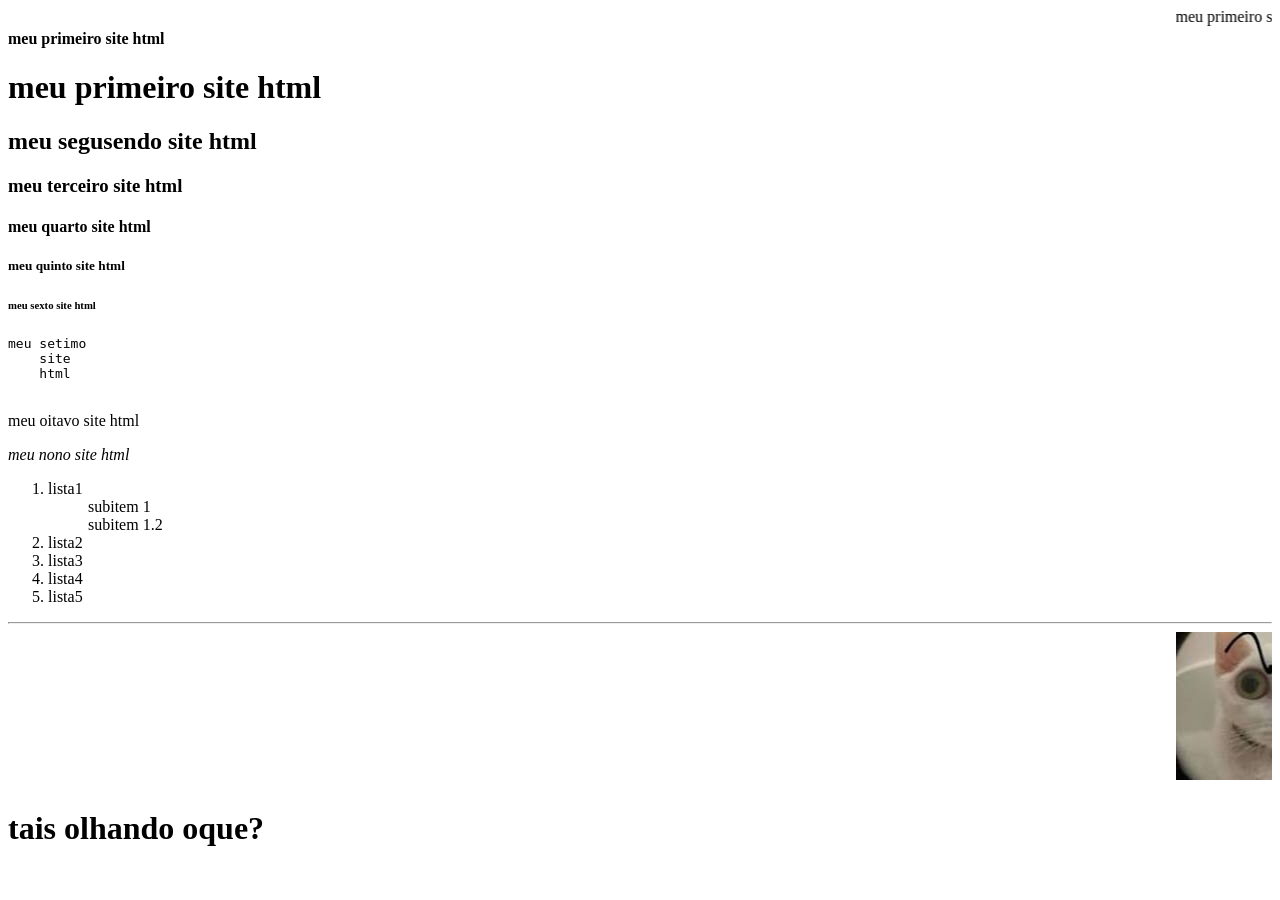
==== index.html @ 9bdf9d22 "arquivos novos" ====
<!DOCTYPE html>
<html lang="pt-br">

<head>
    <meta charset="UTF-8">
    <meta name="viewport" content="width=device-width, initial-scale=1.0">
    <title>Document</title>
</head>

<body>
    <marquee> meu primeiro site html</marquee>
    <strong>meu primeiro site html</strong>
    <h1>meu primeiro site html</h1>
    <h2>meu segusendo site html</h2>
    <h3>meu terceiro site html</h3>
    <h4>meu quarto site html</h4>
    <h5>meu quinto site html</h5>
    <h6>meu sexto site html</h6>
    <pre>meu setimo 
    site 
    html
    </pre>
    <p>meu oitavo site html</p>
    <i>meu nono site html</i>
    <!-- meu decimo site html-->
    <ol>
        <li>lista1</li>
        <ol>subitem 1</ol>
        <ol>subitem 1.2</ol>
        <li>lista2</li>
        <li>lista3</li>
        <li>lista4</li>
        <li>lista5</li>
    </ol>
    <hr>
    <marquee><img src="assets/download.jpg"></marquee>

    <p>
        <h1>tais olhando oque?</h1>
    </p>


</html>
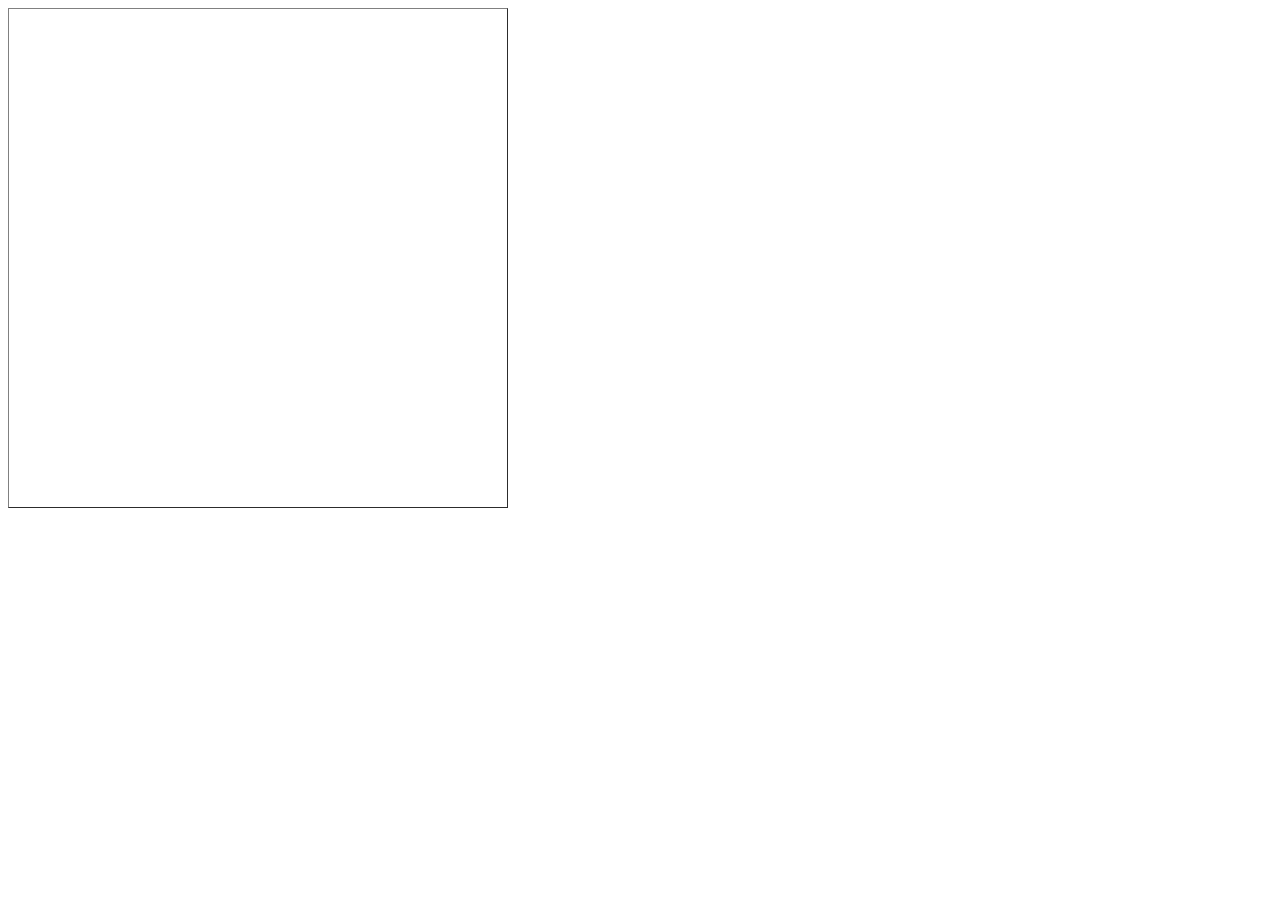
==== commit cd2f84cd: "quadrado" ====
--- a/index.html
+++ b/index.html
@@ -8,36 +8,9 @@
 </head>
 
 <body>
-    <marquee> meu primeiro site html</marquee>
-    <strong>meu primeiro site html</strong>
-    <h1>meu primeiro site html</h1>
-    <h2>meu segusendo site html</h2>
-    <h3>meu terceiro site html</h3>
-    <h4>meu quarto site html</h4>
-    <h5>meu quinto site html</h5>
-    <h6>meu sexto site html</h6>
-    <pre>meu setimo 
-    site 
-    html
-    </pre>
-    <p>meu oitavo site html</p>
-    <i>meu nono site html</i>
-    <!-- meu decimo site html-->
-    <ol>
-        <li>lista1</li>
-        <ol>subitem 1</ol>
-        <ol>subitem 1.2</ol>
-        <li>lista2</li>
-        <li>lista3</li>
-        <li>lista4</li>
-        <li>lista5</li>
-    </ol>
-    <hr>
-    <marquee><img src="assets/download.jpg"></marquee>
 
-    <p>
-        <h1>tais olhando oque?</h1>
-    </p>
-
+    <table border="1" width="500" height="500">
+    </table>
+</body>
 
 </html>
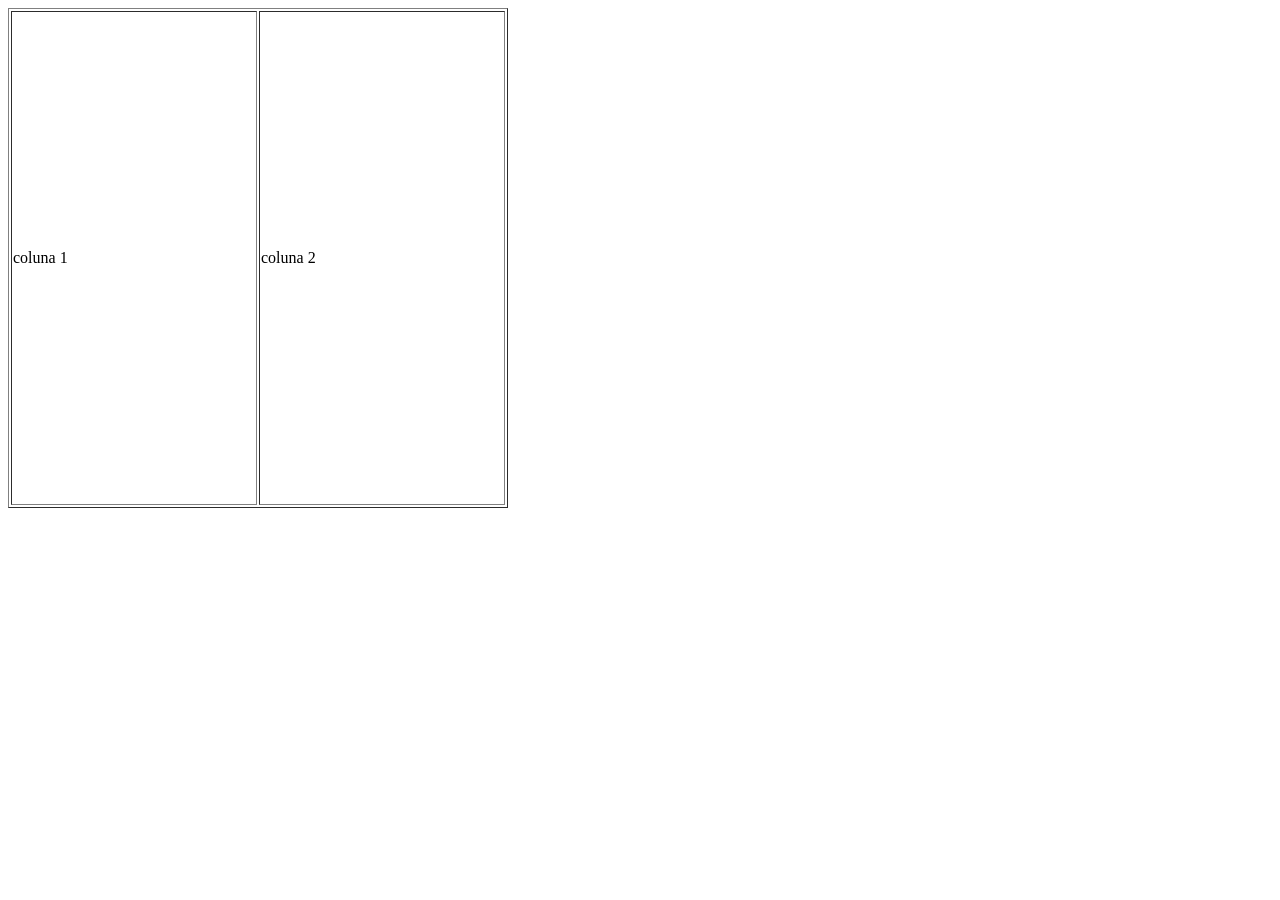
==== commit 0efc0465: "colunas" ====
--- a/index.html
+++ b/index.html
@@ -10,7 +10,13 @@
 <body>
 
     <table border="1" width="500" height="500">
+        <tr>
+            <td>coluna 1</td>
+            <td>coluna 2</td>
+        </tr>
     </table>
+
+
 </body>
 
 </html>
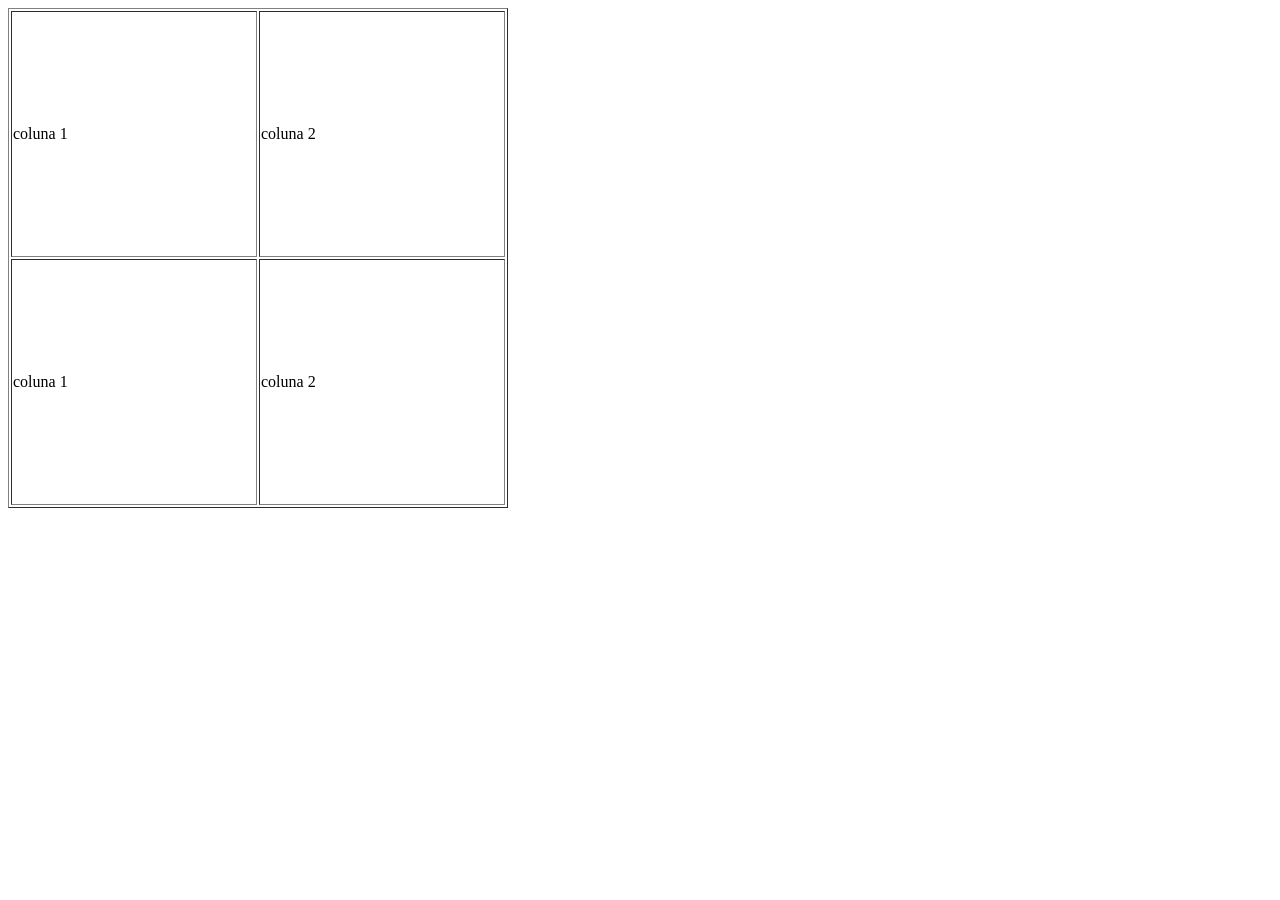
==== commit b37895c3: "colunas" ====
--- a/index.html
+++ b/index.html
@@ -14,6 +14,10 @@
             <td>coluna 1</td>
             <td>coluna 2</td>
         </tr>
+        <tr>
+            <td>coluna 1</td>
+            <td>coluna 2</td>
+        </tr>
     </table>
 
 
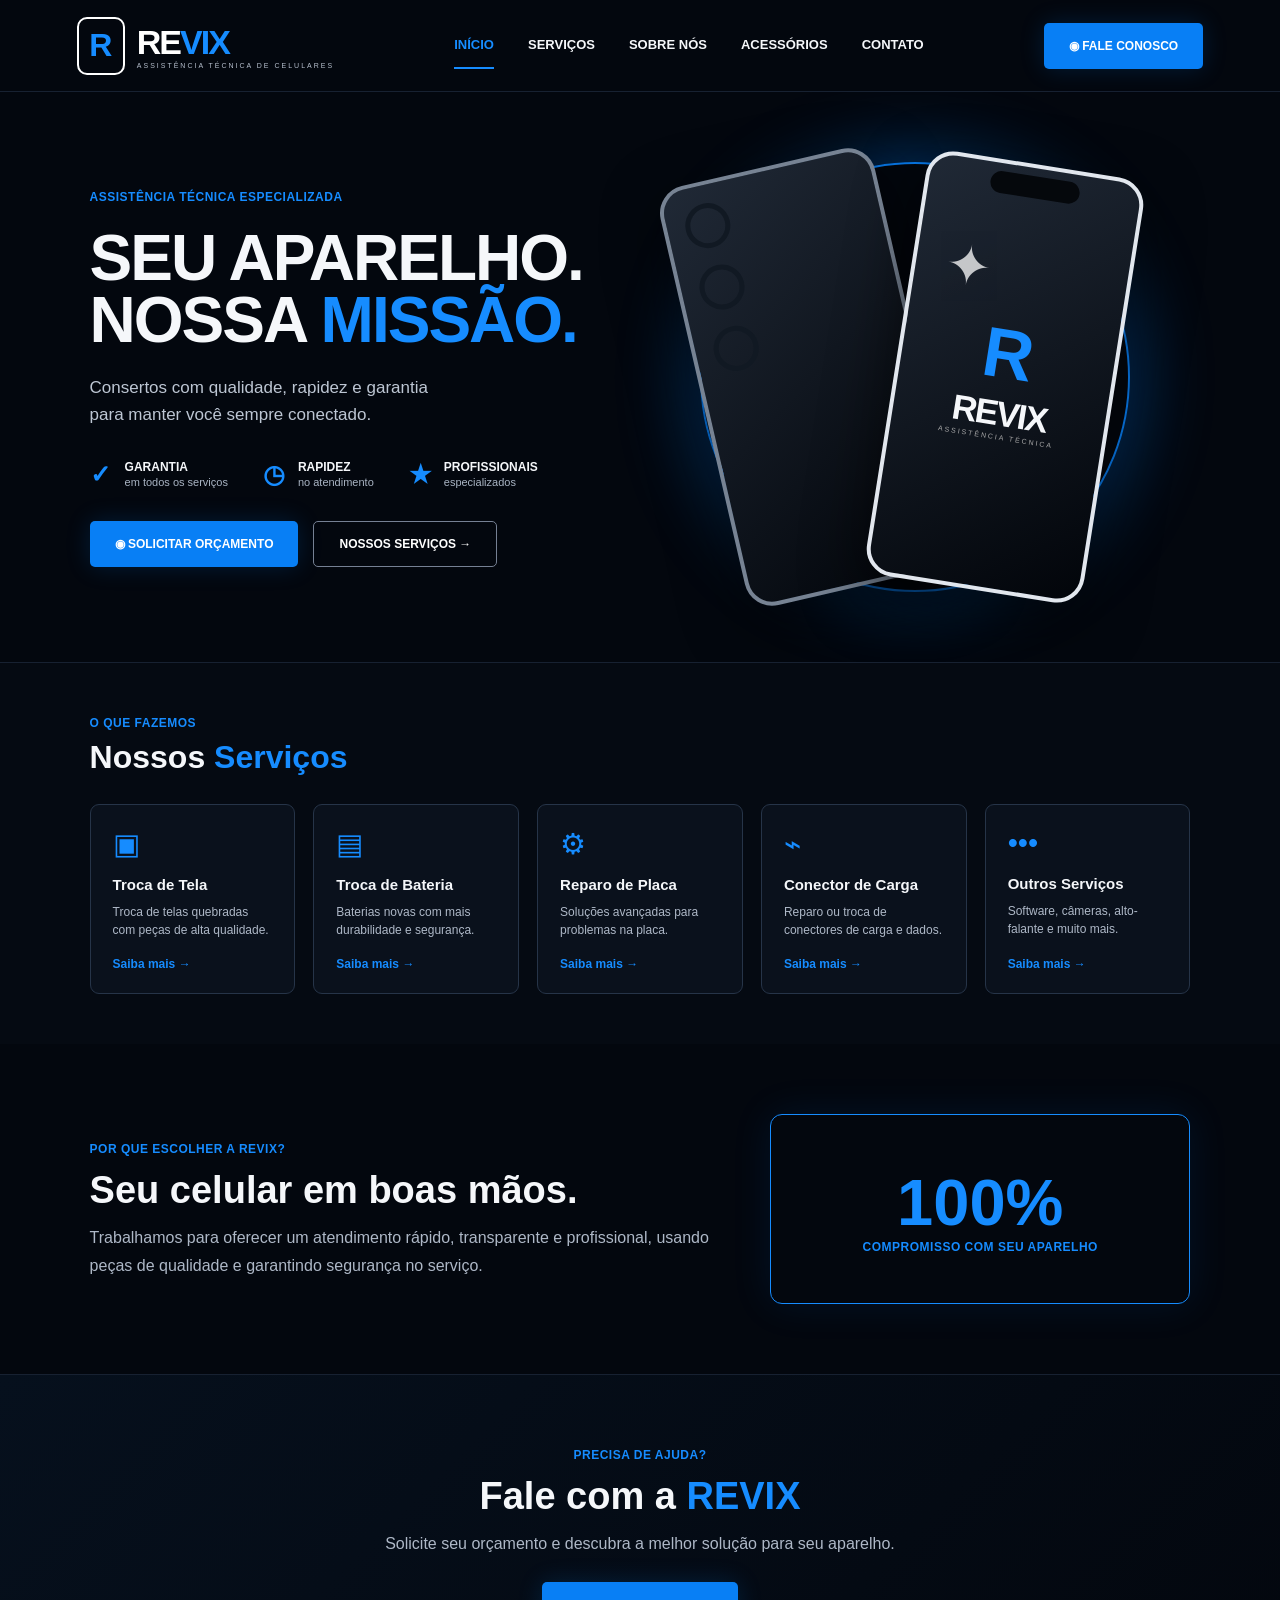
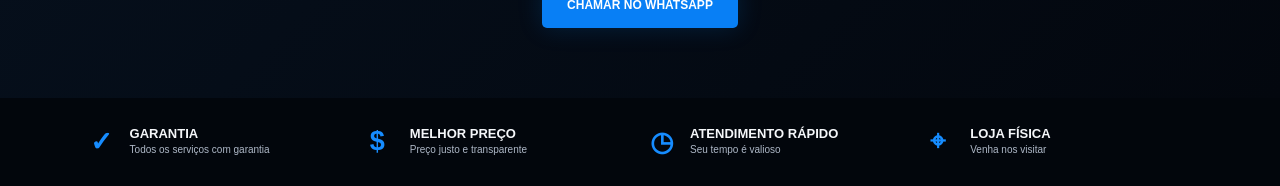
==== commit 67924cf2: "mdcell" ====
--- a/index.html
+++ b/index.html
@@ -1,26 +1,162 @@
 <!DOCTYPE html>
-<html lang="pt-br">
+<html lang="pt-BR">
 
 <head>
     <meta charset="UTF-8">
     <meta name="viewport" content="width=device-width, initial-scale=1.0">
-    <title>Document</title>
+    <title>REVIX | Assistência Técnica</title>
+    <link rel="stylesheet" href="style.css">
 </head>
 
 <body>
 
-    <table border="1" width="500" height="500">
-        <tr>
-            <td>coluna 1</td>
-            <td>coluna 2</td>
-        </tr>
-        <tr>
-            <td>coluna 1</td>
-            <td>coluna 2</td>
-        </tr>
-    </table>
+    <header class="header">
+        <div class="logo">
+            <div class="logo-icon">R</div>
+            <div>
+                <strong><span>RE</span>VIX</strong>
+                <small>ASSISTÊNCIA TÉCNICA DE CELULARES</small>
+            </div>
+        </div>
 
+        <nav>
+            <a class="active" href="#inicio">INÍCIO</a>
+            <a href="#servicos">SERVIÇOS</a>
+            <a href="#sobre">SOBRE NÓS</a>
+            <a href="#acessorios">ACESSÓRIOS</a>
+            <a href="#contato">CONTATO</a>
+        </nav>
 
+        <a class="btn btn-blue" href="https://wa.me/5581999999999" target="_blank">
+    ◉ FALE CONOSCO
+  </a>
+    </header>
+
+    <main>
+        <section class="hero" id="inicio">
+            <div class="hero-text">
+                <span class="tag">ASSISTÊNCIA TÉCNICA ESPECIALIZADA</span>
+
+                <h1>SEU APARELHO.<br> NOSSA <span>MISSÃO.</span>
+                </h1>
+
+                <p>Consertos com qualidade, rapidez e garantia<br> para manter você sempre conectado.</p>
+
+                <div class="benefits">
+                    <div>
+                        <b>✓</b>
+                        <strong>GARANTIA</strong>
+                        <small>em todos os serviços</small>
+                    </div>
+                    <div>
+                        <b>◷</b>
+                        <strong>RAPIDEZ</strong>
+                        <small>no atendimento</small>
+                    </div>
+                    <div>
+                        <b>★</b>
+                        <strong>PROFISSIONAIS</strong>
+                        <small>especializados</small>
+                    </div>
+                </div>
+
+                <div class="buttons">
+                    <a class="btn btn-blue" href="https://wa.me/5581999999999" target="_blank">
+          ◉ SOLICITAR ORÇAMENTO
+        </a>
+                    <a class="btn btn-outline" href="#servicos">NOSSOS SERVIÇOS →</a>
+                </div>
+            </div>
+
+            <div class="phone-area">
+                <div class="glow"></div>
+                <div class="phone phone-back">
+                    <div class="camera"></div>
+                    <div class="camera"></div>
+                    <div class="camera"></div>
+                </div>
+                <div class="phone phone-front">
+                    <div class="notch"></div>
+                    <div class="crack">✦</div>
+                    <div class="phone-logo">R</div>
+                    <div class="phone-name">REVIX</div>
+                    <small>ASSISTÊNCIA TÉCNICA</small>
+                </div>
+            </div>
+        </section>
+
+        <section class="services" id="servicos">
+            <div class="section-title">
+                <span>O QUE FAZEMOS</span>
+                <h2>Nossos <b>Serviços</b></h2>
+            </div>
+
+            <div class="cards">
+                <article class="card">
+                    <i>▣</i>
+                    <h3>Troca de Tela</h3>
+                    <p>Troca de telas quebradas com peças de alta qualidade.</p>
+                    <a href="#contato">Saiba mais →</a>
+                </article>
+
+                <article class="card">
+                    <i>▤</i>
+                    <h3>Troca de Bateria</h3>
+                    <p>Baterias novas com mais durabilidade e segurança.</p>
+                    <a href="#contato">Saiba mais →</a>
+                </article>
+
+                <article class="card">
+                    <i>⚙</i>
+                    <h3>Reparo de Placa</h3>
+                    <p>Soluções avançadas para problemas na placa.</p>
+                    <a href="#contato">Saiba mais →</a>
+                </article>
+
+                <article class="card">
+                    <i>⌁</i>
+                    <h3>Conector de Carga</h3>
+                    <p>Reparo ou troca de conectores de carga e dados.</p>
+                    <a href="#contato">Saiba mais →</a>
+                </article>
+
+                <article class="card">
+                    <i>•••</i>
+                    <h3>Outros Serviços</h3>
+                    <p>Software, câmeras, alto-falante e muito mais.</p>
+                    <a href="#contato">Saiba mais →</a>
+                </article>
+            </div>
+        </section>
+
+        <section class="about" id="sobre">
+            <div>
+                <span>POR QUE ESCOLHER A REVIX?</span>
+                <h2>Seu celular em boas mãos.</h2>
+                <p>Trabalhamos para oferecer um atendimento rápido, transparente e profissional, usando peças de qualidade e garantindo segurança no serviço.</p>
+            </div>
+            <div class="about-box">
+                <b>100%</b>
+                <span>COMPROMISSO COM SEU APARELHO</span>
+            </div>
+        </section>
+
+        <section class="contact" id="contato">
+            <span>PRECISA DE AJUDA?</span>
+            <h2>Fale com a <b>REVIX</b></h2>
+            <p>Solicite seu orçamento e descubra a melhor solução para seu aparelho.</p>
+            <a class="btn btn-blue" href="https://wa.me/5581999999999" target="_blank">CHAMAR NO WHATSAPP</a>
+        </section>
+    </main>
+
+    <footer>
+        <div class="footer-item"><b>✓</b><strong>GARANTIA</strong><small>Todos os serviços com garantia</small></div>
+        <div class="footer-item"><b>$</b><strong>MELHOR PREÇO</strong><small>Preço justo e transparente</small></div>
+        <div class="footer-item"><b>◷</b><strong>ATENDIMENTO RÁPIDO</strong><small>Seu tempo é valioso</small></div>
+        <div class="footer-item"><b>⌖</b><strong>LOJA FÍSICA</strong><small>Venha nos visitar</small></div>
+    </footer>
+
+    <script src="script.js"></script>
 </body>
 
 </html>
--- a/style.css
+++ b/style.css
@@ -0,0 +1,204 @@
+* {
+  margin: 0;
+  padding: 0;
+  box-sizing: border-box;
+}
+
+html { scroll-behavior: smooth; }
+
+body {
+  font-family: Arial, Helvetica, sans-serif;
+  background: #03070e;
+  color: #f5f7fa;
+}
+
+a { text-decoration: none; color: inherit; }
+
+.header {
+  min-height: 92px;
+  padding: 15px 6%;
+  display: flex;
+  align-items: center;
+  justify-content: space-between;
+  gap: 30px;
+  border-bottom: 1px solid #172131;
+  background: #03070e;
+  position: sticky;
+  top: 0;
+  z-index: 10;
+}
+
+.logo { display: flex; align-items: center; gap: 12px; }
+.logo-icon {
+  width: 48px; height: 58px;
+  border: 2px solid #fff;
+  border-radius: 10px;
+  display: grid;
+  place-items: center;
+  color: #168cff;
+  font-size: 32px;
+  font-weight: 900;
+}
+.logo strong { display: block; font-size: 34px; letter-spacing: -2px; }
+.logo strong span { color: #fff; }
+.logo strong { color: #168cff; }
+.logo small { display: block; color: #b7c0ce; font-size: 7px; letter-spacing: 2px; }
+
+nav { display: flex; gap: 34px; }
+nav a { font-size: 13px; font-weight: bold; color: #f5f7fa; padding: 15px 0; }
+nav a:hover, nav .active { color: #168cff; border-bottom: 2px solid #168cff; }
+
+.btn {
+  display: inline-flex;
+  align-items: center;
+  justify-content: center;
+  min-height: 46px;
+  padding: 0 25px;
+  border-radius: 5px;
+  font-size: 12px;
+  font-weight: 800;
+  transition: .25s;
+}
+.btn:hover { transform: translateY(-2px); }
+.btn-blue { background: #087ff5; color: #fff; box-shadow: 0 0 25px rgba(8,127,245,.18); }
+.btn-blue:hover { background: #1590ff; }
+.btn-outline { border: 1px solid #758093; color: #fff; }
+
+.hero {
+  min-height: 570px;
+  padding: 70px 7%;
+  display: grid;
+  grid-template-columns: 1fr 1fr;
+  align-items: center;
+  overflow: hidden;
+  border-bottom: 1px solid #172131;
+}
+
+.tag, .section-title > span, .about > div > span, .contact > span {
+  color: #168cff;
+  font-size: 12px;
+  font-weight: bold;
+  letter-spacing: .5px;
+}
+
+.hero h1 {
+  margin: 22px 0;
+  font-size: clamp(44px, 5vw, 68px);
+  line-height: .98;
+  letter-spacing: -2px;
+}
+.hero h1 span, .section-title b, .about h2 b, .contact h2 b { color: #168cff; }
+.hero p { color: #bdc6d3; line-height: 1.6; font-size: 17px; }
+
+.benefits { display: flex; gap: 35px; margin: 32px 0; }
+.benefits div { display: grid; grid-template-columns: 35px 1fr; }
+.benefits b { grid-row: span 2; color: #168cff; font-size: 25px; }
+.benefits strong { font-size: 12px; }
+.benefits small { color: #aab5c4; font-size: 11px; }
+.buttons { display: flex; gap: 15px; flex-wrap: wrap; }
+
+.phone-area {
+  min-height: 430px;
+  position: relative;
+  display: grid;
+  place-items: center;
+}
+.glow {
+  position: absolute;
+  width: 430px; height: 430px;
+  border-radius: 50%;
+  border: 2px solid #087ff5;
+  box-shadow: 0 0 80px rgba(0,128,255,.45);
+}
+.phone {
+  width: 220px;
+  height: 430px;
+  border-radius: 28px;
+  position: absolute;
+  border: 4px solid #778393;
+  background: linear-gradient(145deg, #202936, #02050a);
+  box-shadow: 0 20px 60px rgba(0,0,0,.6);
+}
+.phone-back { transform: translateX(-105px) rotate(-13deg); }
+.phone-front { transform: translateX(90px) rotate(9deg); border-color: #e2e7ee; overflow: hidden; display: flex; flex-direction: column; align-items: center; justify-content: center; }
+.camera { width: 45px; height: 45px; border: 5px solid #111923; border-radius: 50%; margin: 18px 0 0 18px; }
+.notch { position: absolute; top: 8px; width: 90px; height: 22px; background: #05080c; border-radius: 15px; }
+.crack { position: absolute; top: 75px; left: 30px; color: #fff; font-size: 55px; opacity: .75; }
+.phone-logo { color: #168cff; font-size: 70px; font-weight: 900; }
+.phone-name { font-size: 35px; font-weight: 900; letter-spacing: -2px; }
+.phone-front small { color: #aaa; letter-spacing: 2px; font-size: 7px; }
+
+.services { padding: 50px 7%; background: #050a12; }
+.section-title h2 { margin-top: 8px; font-size: 32px; }
+.cards { display: grid; grid-template-columns: repeat(5, 1fr); gap: 18px; margin-top: 28px; }
+.card {
+  min-height: 190px;
+  padding: 22px;
+  background: #0a111c;
+  border: 1px solid #263448;
+  border-radius: 9px;
+  display: flex;
+  flex-direction: column;
+}
+.card i { color: #168cff; font-size: 29px; font-style: normal; margin-bottom: 15px; }
+.card h3 { font-size: 15px; margin-bottom: 10px; }
+.card p { color: #aeb8c7; font-size: 12px; line-height: 1.5; }
+.card a { color: #168cff; font-size: 12px; font-weight: bold; margin-top: auto; padding-top: 18px; }
+
+.about {
+  padding: 70px 7%;
+  display: grid;
+  grid-template-columns: 1.5fr 1fr;
+  gap: 50px;
+  align-items: center;
+}
+.about h2, .contact h2 { font-size: 38px; margin: 12px 0; }
+.about p, .contact p { max-width: 650px; color: #aeb8c7; line-height: 1.7; }
+.about-box {
+  min-height: 190px;
+  border: 1px solid #168cff;
+  border-radius: 12px;
+  display: flex;
+  flex-direction: column;
+  align-items: center;
+  justify-content: center;
+  box-shadow: 0 0 40px rgba(0,128,255,.1);
+}
+.about-box b { color: #168cff; font-size: 65px; }
+.about-box span { font-size: 12px; letter-spacing: 2px; }
+
+.contact {
+  text-align: center;
+  padding: 70px 20px;
+  background: linear-gradient(135deg, #06101d, #03070e);
+  border-top: 1px solid #172131;
+}
+.contact p { margin: 0 auto 25px; }
+
+footer {
+  display: grid;
+  grid-template-columns: repeat(4, 1fr);
+  gap: 20px;
+  padding: 28px 7%;
+  background: #02060c;
+}
+.footer-item { display: grid; grid-template-columns: 40px 1fr; }
+.footer-item b { grid-row: span 2; color: #168cff; font-size: 27px; }
+.footer-item strong { font-size: 13px; }
+.footer-item small { color: #aeb8c7; font-size: 10px; }
+
+@media (max-width: 1050px) {
+  nav { gap: 15px; }
+  .hero { grid-template-columns: 1fr; }
+  .phone-area { margin-top: 40px; }
+  .cards { grid-template-columns: repeat(2, 1fr); }
+}
+
+@media (max-width: 720px) {
+  .header { flex-wrap: wrap; justify-content: center; }
+  nav { order: 3; width: 100%; justify-content: center; flex-wrap: wrap; gap: 15px; }
+  .hero { padding: 50px 6%; }
+  .benefits { flex-direction: column; gap: 15px; }
+  .phone-area { transform: scale(.75); }
+  .cards, .about, footer { grid-template-columns: 1fr; }
+}
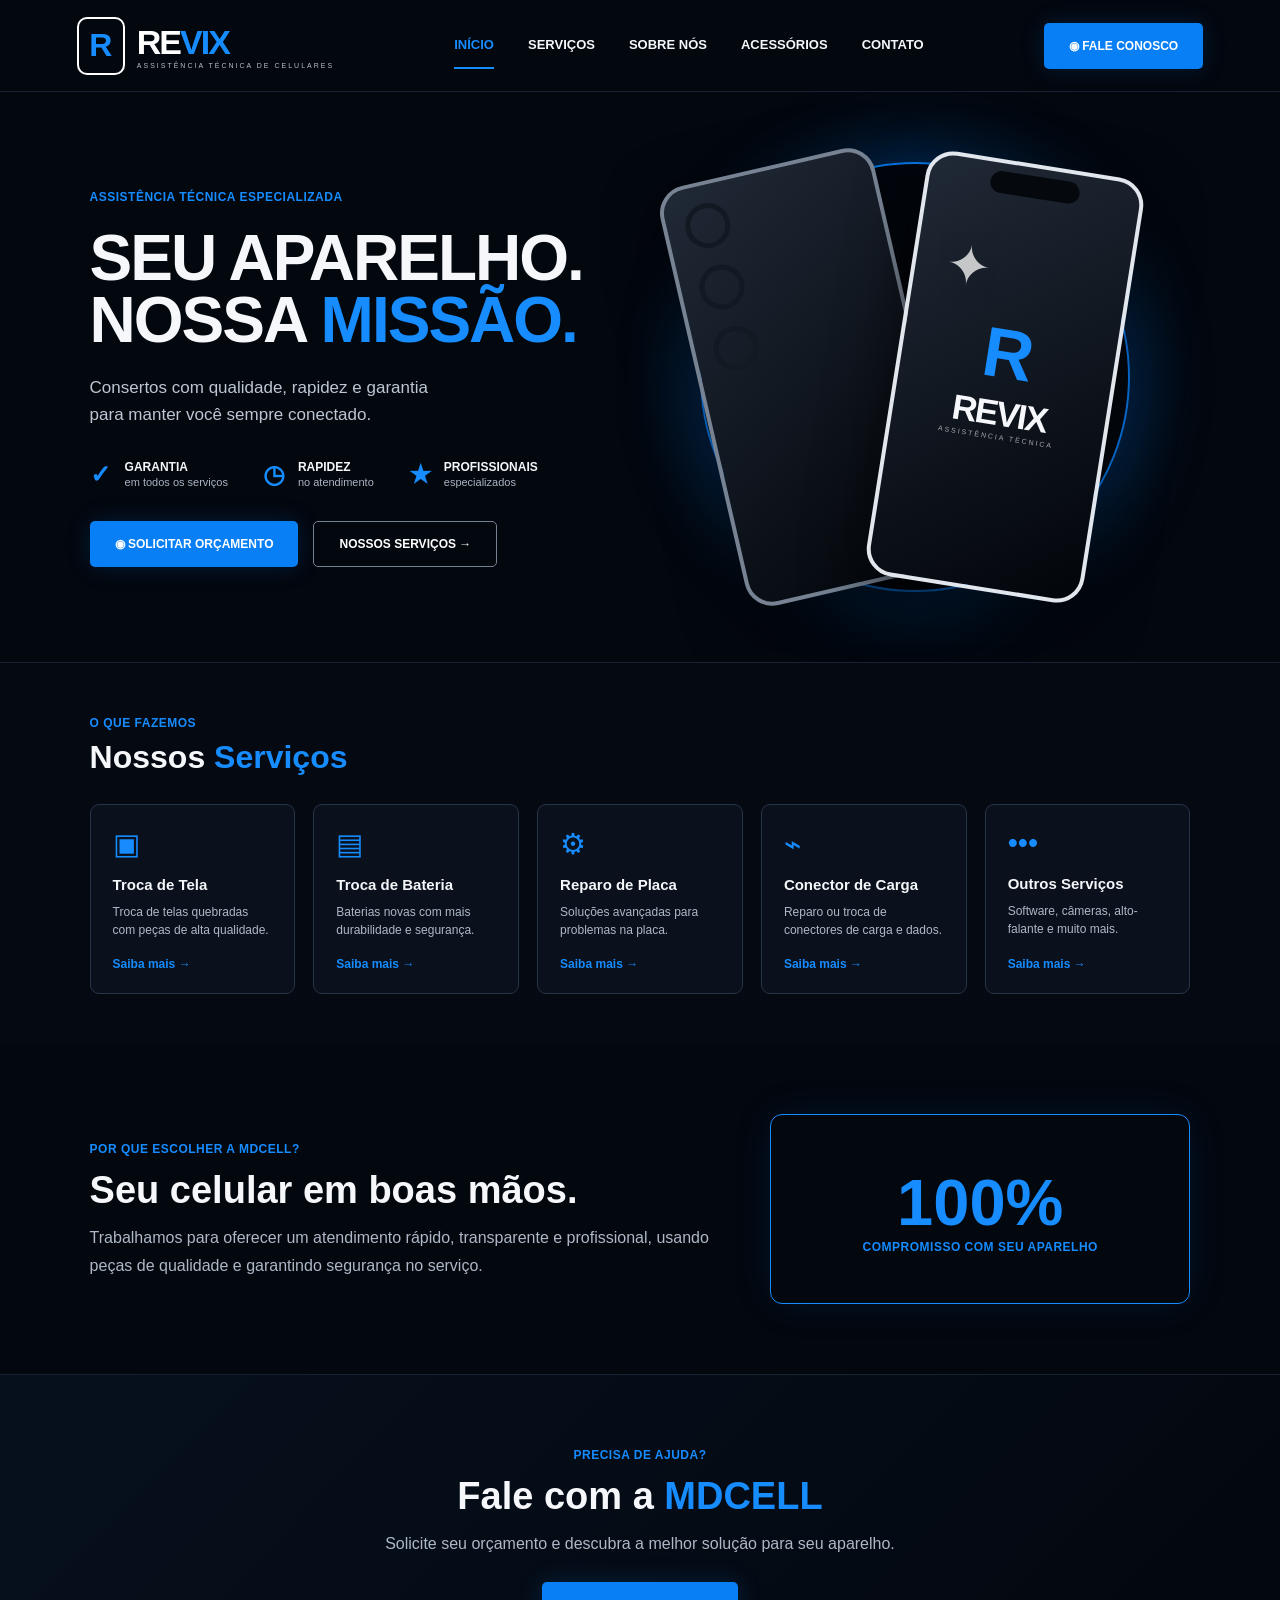
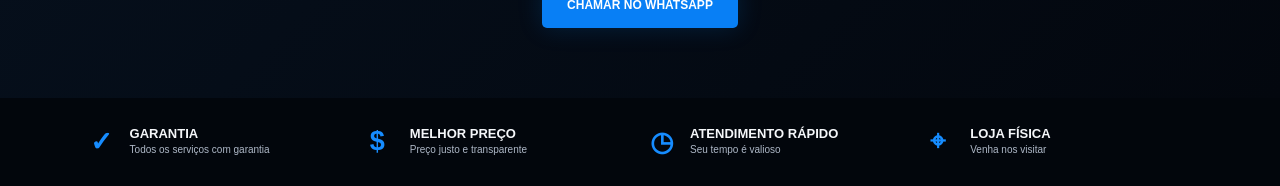
==== commit 07070cc8: "mdcell" ====
--- a/index.html
+++ b/index.html
@@ -27,7 +27,7 @@
             <a href="#contato">CONTATO</a>
         </nav>
 
-        <a class="btn btn-blue" href="https://wa.me/5581999999999" target="_blank">
+        <a class="btn btn-blue" href="https://wa.me/5581991975404" target="_blank">
     ◉ FALE CONOSCO
   </a>
     </header>
@@ -61,7 +61,7 @@
                 </div>
 
                 <div class="buttons">
-                    <a class="btn btn-blue" href="https://wa.me/5581999999999" target="_blank">
+                    <a class="btn btn-blue" href="https://wa.me/5581991975404" target="_blank">
           ◉ SOLICITAR ORÇAMENTO
         </a>
                     <a class="btn btn-outline" href="#servicos">NOSSOS SERVIÇOS →</a>
@@ -131,7 +131,7 @@
 
         <section class="about" id="sobre">
             <div>
-                <span>POR QUE ESCOLHER A REVIX?</span>
+                <span>POR QUE ESCOLHER A MDCELL?</span>
                 <h2>Seu celular em boas mãos.</h2>
                 <p>Trabalhamos para oferecer um atendimento rápido, transparente e profissional, usando peças de qualidade e garantindo segurança no serviço.</p>
             </div>
@@ -143,9 +143,9 @@
 
         <section class="contact" id="contato">
             <span>PRECISA DE AJUDA?</span>
-            <h2>Fale com a <b>REVIX</b></h2>
+            <h2>Fale com a <b>MDCELL</b></h2>
             <p>Solicite seu orçamento e descubra a melhor solução para seu aparelho.</p>
-            <a class="btn btn-blue" href="https://wa.me/5581999999999" target="_blank">CHAMAR NO WHATSAPP</a>
+            <a class="btn btn-blue" href="https://wa.me/5581991975404" target="_blank">CHAMAR NO WHATSAPP</a>
         </section>
     </main>
 
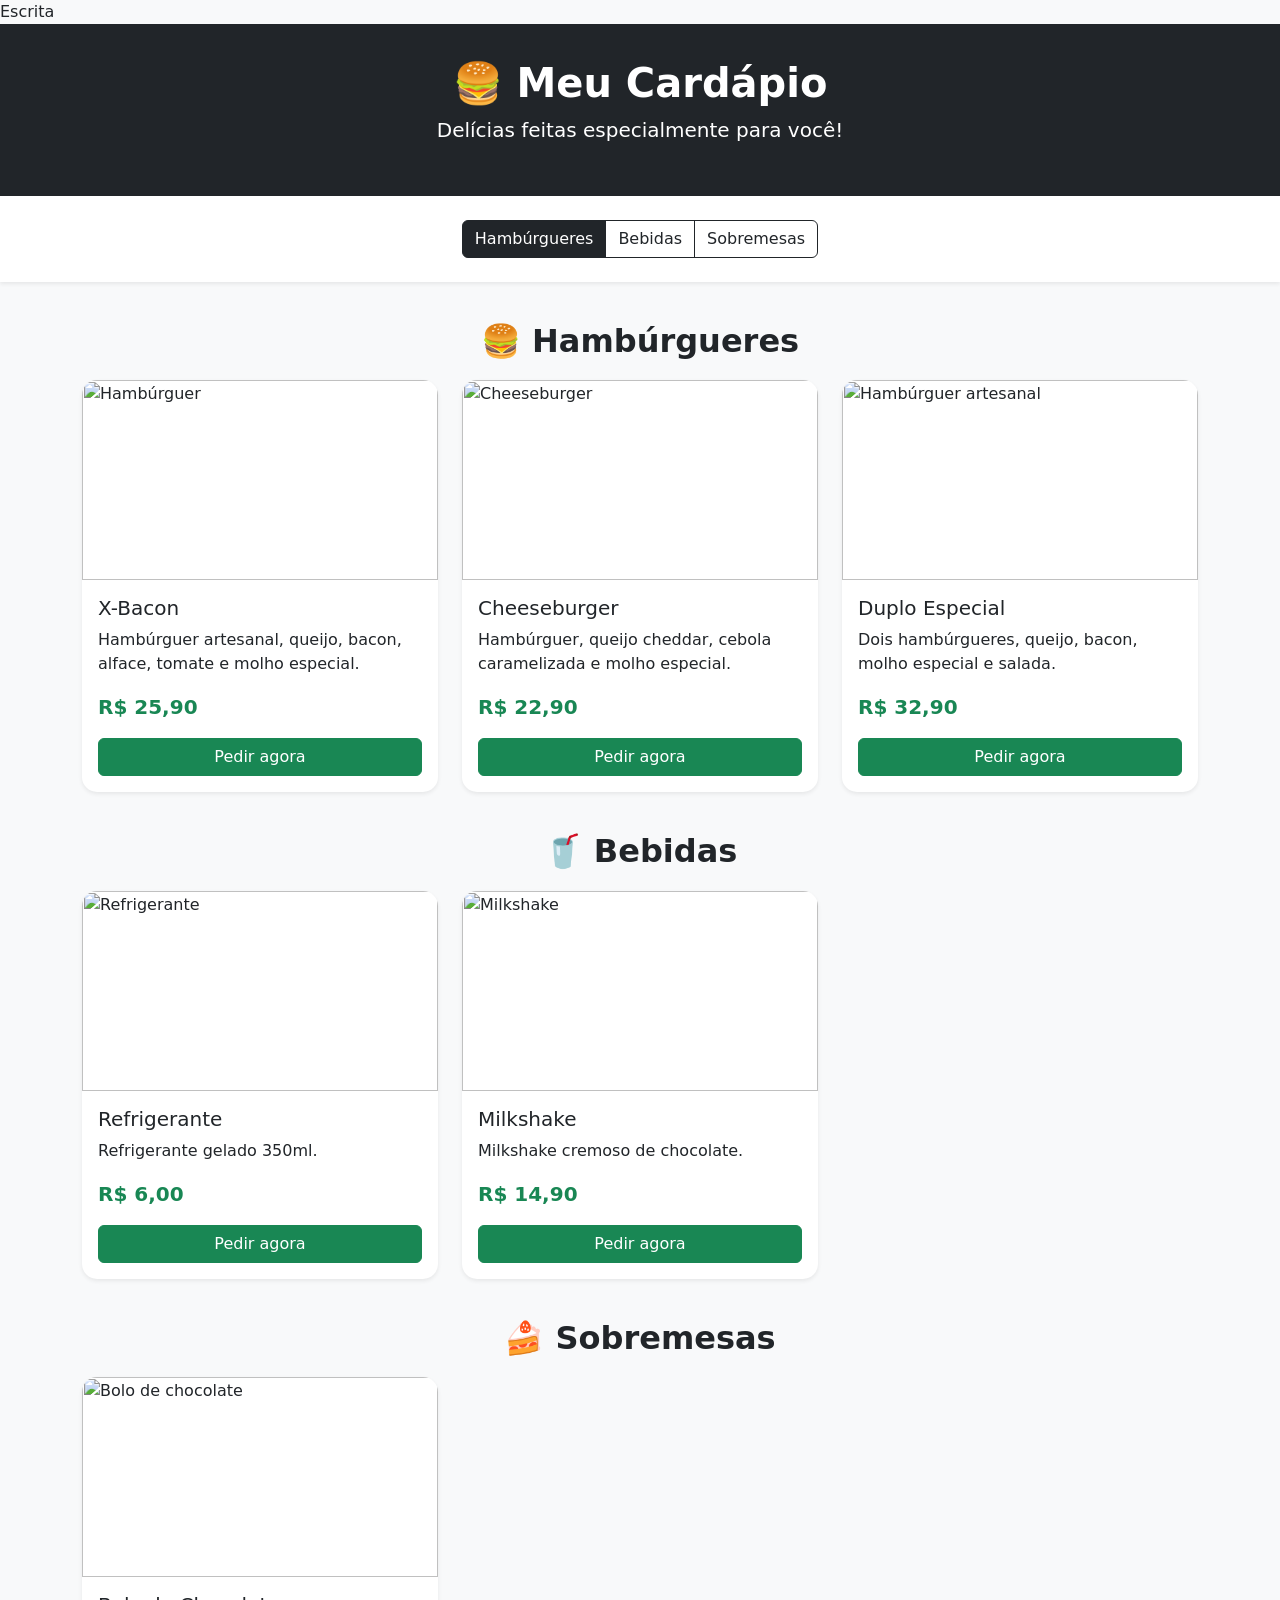
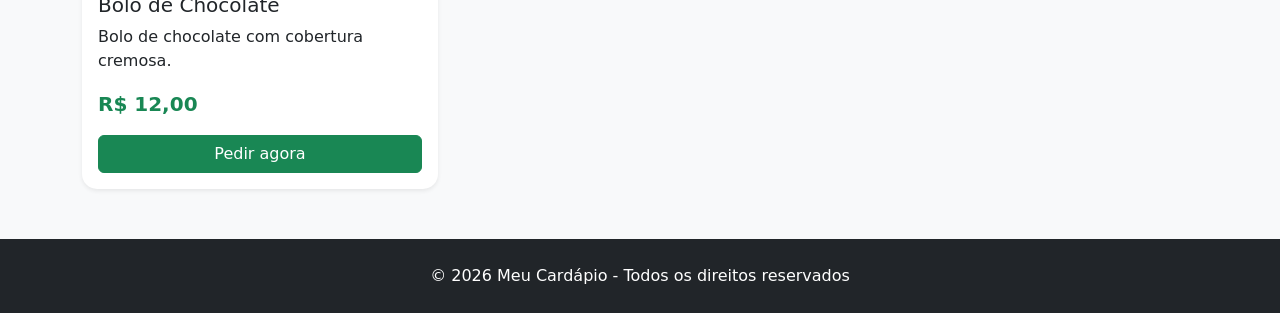
==== commit c17e6434: "sjr t" ====
--- a/index.html
+++ b/index.html
@@ -1,162 +1,287 @@
+Escrita
+
 <!DOCTYPE html>
 <html lang="pt-BR">
-
 <head>
     <meta charset="UTF-8">
     <meta name="viewport" content="width=device-width, initial-scale=1.0">
-    <title>REVIX | Assistência Técnica</title>
-    <link rel="stylesheet" href="style.css">
+
+    <title>Meu Cardápio</title>
+
+    <!-- Bootstrap CSS -->
+    <link href="https://cdn.jsdelivr.net/npm/bootstrap@5.3.3/dist/css/bootstrap.min.css" rel="stylesheet">
+
+    <style>
+        body {
+            background-color: #f8f9fa;
+        }
+
+        .cabecalho {
+            background-color: #212529;
+            color: white;
+            padding: 35px 0;
+        }
+
+        .cabecalho h1 {
+            font-weight: bold;
+        }
+
+        .card {
+            border: none;
+            border-radius: 15px;
+            overflow: hidden;
+            transition: 0.3s;
+        }
+
+        .card:hover {
+            transform: translateY(-5px);
+            box-shadow: 0 8px 20px rgba(0,0,0,0.15);
+        }
+
+        .card img {
+            height: 200px;
+            object-fit: cover;
+        }
+
+        .preco {
+            font-size: 20px;
+            font-weight: bold;
+            color: #198754;
+        }
+
+        .categoria {
+            margin-top: 40px;
+            margin-bottom: 20px;
+            font-weight: bold;
+        }
+
+        footer {
+            margin-top: 50px;
+            padding: 25px;
+            background-color: #212529;
+            color: white;
+            text-align: center;
+        }
+    </style>
 </head>
 
 <body>
 
-    <header class="header">
-        <div class="logo">
-            <div class="logo-icon">R</div>
-            <div>
-                <strong><span>RE</span>VIX</strong>
-                <small>ASSISTÊNCIA TÉCNICA DE CELULARES</small>
-            </div>
-        </div>
-
-        <nav>
-            <a class="active" href="#inicio">INÍCIO</a>
-            <a href="#servicos">SERVIÇOS</a>
-            <a href="#sobre">SOBRE NÓS</a>
-            <a href="#acessorios">ACESSÓRIOS</a>
-            <a href="#contato">CONTATO</a>
-        </nav>
-
-        <a class="btn btn-blue" href="https://wa.me/5581991975404" target="_blank">
-    ◉ FALE CONOSCO
-  </a>
+    <!-- CABEÇALHO -->
+    <header class="cabecalho text-center">
+        <div class="container">
+            <h1>🍔 Meu Cardápio</h1>
+            <p class="lead">Delícias feitas especialmente para você!</p>
+        </div>
     </header>
 
-    <main>
-        <section class="hero" id="inicio">
-            <div class="hero-text">
-                <span class="tag">ASSISTÊNCIA TÉCNICA ESPECIALIZADA</span>
-
-                <h1>SEU APARELHO.<br> NOSSA <span>MISSÃO.</span>
-                </h1>
-
-                <p>Consertos com qualidade, rapidez e garantia<br> para manter você sempre conectado.</p>
-
-                <div class="benefits">
-                    <div>
-                        <b>✓</b>
-                        <strong>GARANTIA</strong>
-                        <small>em todos os serviços</small>
-                    </div>
-                    <div>
-                        <b>◷</b>
-                        <strong>RAPIDEZ</strong>
-                        <small>no atendimento</small>
-                    </div>
-                    <div>
-                        <b>★</b>
-                        <strong>PROFISSIONAIS</strong>
-                        <small>especializados</small>
-                    </div>
-                </div>
-
-                <div class="buttons">
-                    <a class="btn btn-blue" href="https://wa.me/5581991975404" target="_blank">
-          ◉ SOLICITAR ORÇAMENTO
-        </a>
-                    <a class="btn btn-outline" href="#servicos">NOSSOS SERVIÇOS →</a>
-                </div>
-            </div>
-
-            <div class="phone-area">
-                <div class="glow"></div>
-                <div class="phone phone-back">
-                    <div class="camera"></div>
-                    <div class="camera"></div>
-                    <div class="camera"></div>
-                </div>
-                <div class="phone phone-front">
-                    <div class="notch"></div>
-                    <div class="crack">✦</div>
-                    <div class="phone-logo">R</div>
-                    <div class="phone-name">REVIX</div>
-                    <small>ASSISTÊNCIA TÉCNICA</small>
-                </div>
-            </div>
-        </section>
-
-        <section class="services" id="servicos">
-            <div class="section-title">
-                <span>O QUE FAZEMOS</span>
-                <h2>Nossos <b>Serviços</b></h2>
-            </div>
-
-            <div class="cards">
-                <article class="card">
-                    <i>▣</i>
-                    <h3>Troca de Tela</h3>
-                    <p>Troca de telas quebradas com peças de alta qualidade.</p>
-                    <a href="#contato">Saiba mais →</a>
-                </article>
-
-                <article class="card">
-                    <i>▤</i>
-                    <h3>Troca de Bateria</h3>
-                    <p>Baterias novas com mais durabilidade e segurança.</p>
-                    <a href="#contato">Saiba mais →</a>
-                </article>
-
-                <article class="card">
-                    <i>⚙</i>
-                    <h3>Reparo de Placa</h3>
-                    <p>Soluções avançadas para problemas na placa.</p>
-                    <a href="#contato">Saiba mais →</a>
-                </article>
-
-                <article class="card">
-                    <i>⌁</i>
-                    <h3>Conector de Carga</h3>
-                    <p>Reparo ou troca de conectores de carga e dados.</p>
-                    <a href="#contato">Saiba mais →</a>
-                </article>
-
-                <article class="card">
-                    <i>•••</i>
-                    <h3>Outros Serviços</h3>
-                    <p>Software, câmeras, alto-falante e muito mais.</p>
-                    <a href="#contato">Saiba mais →</a>
-                </article>
-            </div>
-        </section>
-
-        <section class="about" id="sobre">
-            <div>
-                <span>POR QUE ESCOLHER A MDCELL?</span>
-                <h2>Seu celular em boas mãos.</h2>
-                <p>Trabalhamos para oferecer um atendimento rápido, transparente e profissional, usando peças de qualidade e garantindo segurança no serviço.</p>
-            </div>
-            <div class="about-box">
-                <b>100%</b>
-                <span>COMPROMISSO COM SEU APARELHO</span>
-            </div>
-        </section>
-
-        <section class="contact" id="contato">
-            <span>PRECISA DE AJUDA?</span>
-            <h2>Fale com a <b>MDCELL</b></h2>
-            <p>Solicite seu orçamento e descubra a melhor solução para seu aparelho.</p>
-            <a class="btn btn-blue" href="https://wa.me/5581991975404" target="_blank">CHAMAR NO WHATSAPP</a>
-        </section>
+    <!-- MENU DE CATEGORIAS -->
+    <nav class="navbar navbar-expand-lg bg-white shadow-sm">
+        <div class="container justify-content-center">
+
+            <div class="btn-group my-3">
+                <a href="#hamburgueres" class="btn btn-dark">Hambúrgueres</a>
+                <a href="#bebidas" class="btn btn-outline-dark">Bebidas</a>
+                <a href="#sobremesas" class="btn btn-outline-dark">Sobremesas</a>
+            </div>
+
+        </div>
+    </nav>
+
+    <main class="container">
+
+        <!-- HAMBÚRGUERES -->
+        <h2 id="hamburgueres" class="categoria text-center">
+            🍔 Hambúrgueres
+        </h2>
+
+        <div class="row g-4">
+
+            <!-- Produto 1 -->
+            <div class="col-md-4">
+                <div class="card shadow-sm h-100">
+
+                    <img src="https://images.unsplash.com/photo-1568901346375-23c9450c58cd?auto=format&fit=crop&w=800&q=80"
+                         class="card-img-top"
+                         alt="Hambúrguer">
+
+                    <div class="card-body">
+                        <h5 class="card-title">X-Bacon</h5>
+
+                        <p class="card-text">
+                            Hambúrguer artesanal, queijo, bacon,
+                            alface, tomate e molho especial.
+                        </p>
+
+                        <p class="preco">R$ 25,90</p>
+
+                        <button class="btn btn-success w-100">
+                            Pedir agora
+                        </button>
+                    </div>
+
+                </div>
+            </div>
+
+            <!-- Produto 2 -->
+            <div class="col-md-4">
+                <div class="card shadow-sm h-100">
+
+                    <img src="https://images.unsplash.com/photo-1550547660-d9450f859349?auto=format&fit=crop&w=800&q=80"
+                         class="card-img-top"
+                         alt="Cheeseburger">
+
+                    <div class="card-body">
+                        <h5 class="card-title">Cheeseburger</h5>
+
+                        <p class="card-text">
+                            Hambúrguer, queijo cheddar,
+                            cebola caramelizada e molho especial.
+                        </p>
+
+                        <p class="preco">R$ 22,90</p>
+
+                        <button class="btn btn-success w-100">
+                            Pedir agora
+                        </button>
+                    </div>
+
+                </div>
+            </div>
+
+            <!-- Produto 3 -->
+            <div class="col-md-4">
+                <div class="card shadow-sm h-100">
+
+                    <img src="https://images.unsplash.com/photo-1572802419224-296b0aeee0d9?auto=format&fit=crop&w=800&q=80"
+                         class="card-img-top"
+                         alt="Hambúrguer artesanal">
+
+                    <div class="card-body">
+                        <h5 class="card-title">Duplo Especial</h5>
+
+                        <p class="card-text">
+                            Dois hambúrgueres, queijo, bacon,
+                            molho especial e salada.
+                        </p>
+
+                        <p class="preco">R$ 32,90</p>
+
+                        <button class="btn btn-success w-100">
+                            Pedir agora
+                        </button>
+                    </div>
+
+                </div>
+            </div>
+
+        </div>
+
+
+        <!-- BEBIDAS -->
+        <h2 id="bebidas" class="categoria text-center">
+            🥤 Bebidas
+        </h2>
+
+        <div class="row g-4">
+
+            <div class="col-md-4">
+                <div class="card shadow-sm h-100">
+
+                    <img src="https://images.unsplash.com/photo-1629203849820-fdd70d49c38e?auto=format&fit=crop&w=800&q=80"
+                         class="card-img-top"
+                         alt="Refrigerante">
+
+                    <div class="card-body">
+                        <h5 class="card-title">Refrigerante</h5>
+
+                        <p class="card-text">
+                            Refrigerante gelado 350ml.
+                        </p>
+
+                        <p class="preco">R$ 6,00</p>
+
+                        <button class="btn btn-success w-100">
+                            Pedir agora
+                        </button>
+                    </div>
+
+                </div>
+            </div>
+
+            <div class="col-md-4">
+                <div class="card shadow-sm h-100">
+
+                    <img src="https://images.unsplash.com/photo-1551024709-8f23befc6f87?auto=format&fit=crop&w=800&q=80"
+                         class="card-img-top"
+                         alt="Milkshake">
+
+                    <div class="card-body">
+                        <h5 class="card-title">Milkshake</h5>
+
+                        <p class="card-text">
+                            Milkshake cremoso de chocolate.
+                        </p>
+
+                        <p class="preco">R$ 14,90</p>
+
+                        <button class="btn btn-success w-100">
+                            Pedir agora
+                        </button>
+                    </div>
+
+                </div>
+            </div>
+
+        </div>
+
+
+        <!-- SOBREMESAS -->
+        <h2 id="sobremesas" class="categoria text-center">
+            🍰 Sobremesas
+        </h2>
+
+        <div class="row g-4">
+
+            <div class="col-md-4">
+                <div class="card shadow-sm h-100">
+
+                    <img src="https://images.unsplash.com/photo-1578985545062-69928b1d9587?auto=format&fit=crop&w=800&q=80"
+                         class="card-img-top"
+                         alt="Bolo de chocolate">
+
+                    <div class="card-body">
+                        <h5 class="card-title">Bolo de Chocolate</h5>
+
+                        <p class="card-text">
+                            Bolo de chocolate com cobertura cremosa.
+                        </p>
+
+                        <p class="preco">R$ 12,00</p>
+
+                        <button class="btn btn-success w-100">
+                            Pedir agora
+                        </button>
+                    </div>
+
+                </div>
+            </div>
+
+        </div>
+
     </main>
 
+
+    <!-- RODAPÉ -->
     <footer>
-        <div class="footer-item"><b>✓</b><strong>GARANTIA</strong><small>Todos os serviços com garantia</small></div>
-        <div class="footer-item"><b>$</b><strong>MELHOR PREÇO</strong><small>Preço justo e transparente</small></div>
-        <div class="footer-item"><b>◷</b><strong>ATENDIMENTO RÁPIDO</strong><small>Seu tempo é valioso</small></div>
-        <div class="footer-item"><b>⌖</b><strong>LOJA FÍSICA</strong><small>Venha nos visitar</small></div>
+        <p class="mb-0">
+            © 2026 Meu Cardápio - Todos os direitos reservados
+        </p>
     </footer>
 
-    <script src="script.js"></script>
+
+    <!-- Bootstrap JS -->
+    <script src="https://cdn.jsdelivr.net/npm/bootstrap@5.3.3/dist/js/bootstrap.bundle.min.js"></script>
+
 </body>
-
 </html>
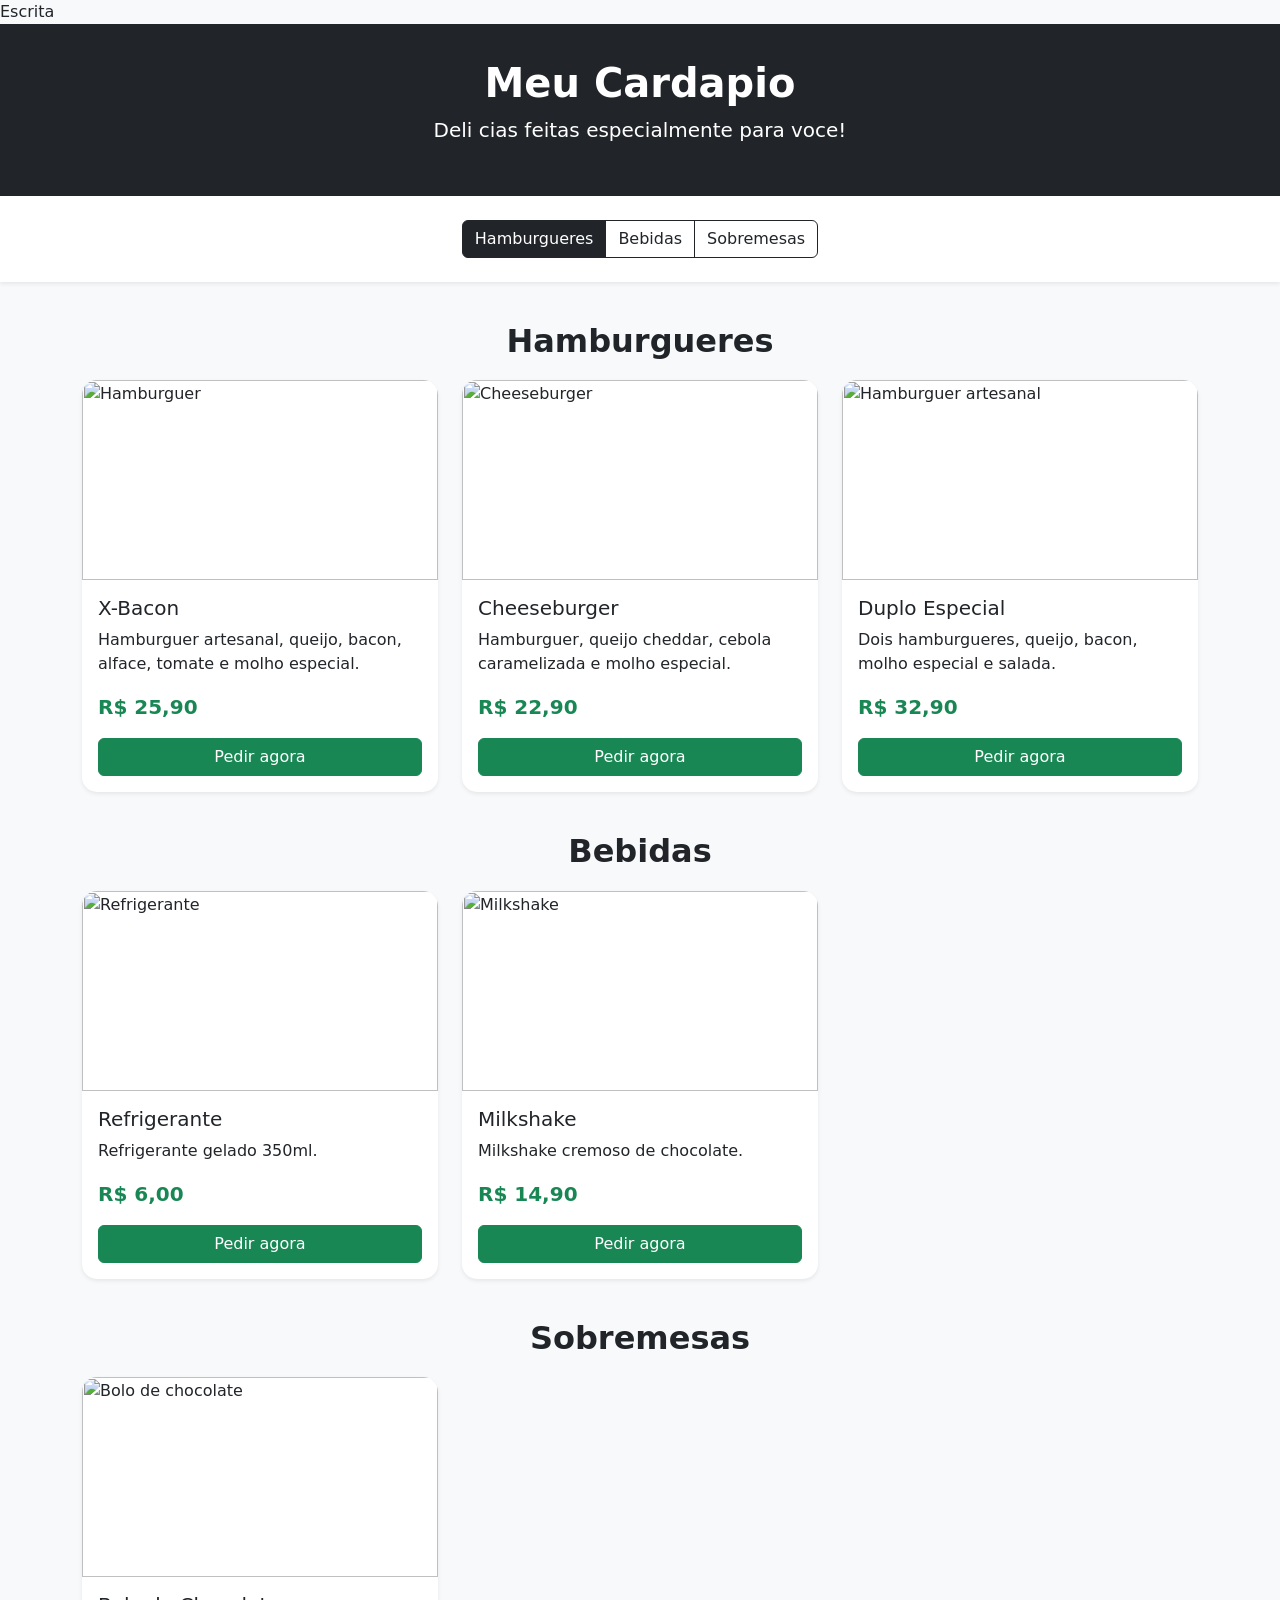
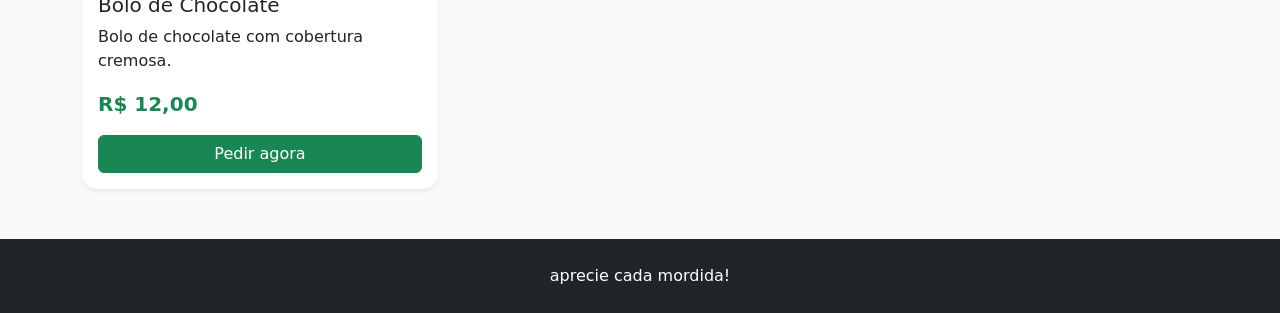
==== commit 6018be00: "fisrt commit" ====
--- a/index.html
+++ b/index.html
@@ -6,7 +6,7 @@
     <meta charset="UTF-8">
     <meta name="viewport" content="width=device-width, initial-scale=1.0">
 
-    <title>Meu Cardápio</title>
+    <title>Meu Cardapio</title>
 
     <!-- Bootstrap CSS -->
     <link href="https://cdn.jsdelivr.net/npm/bootstrap@5.3.3/dist/css/bootstrap.min.css" rel="stylesheet">
@@ -70,8 +70,8 @@
     <!-- CABEÇALHO -->
     <header class="cabecalho text-center">
         <div class="container">
-            <h1>🍔 Meu Cardápio</h1>
-            <p class="lead">Delícias feitas especialmente para você!</p>
+            <h1>Meu Cardapio</h1>
+            <p class="lead">Deli cias feitas especialmente para voce!</p>
         </div>
     </header>
 
@@ -80,7 +80,7 @@
         <div class="container justify-content-center">
 
             <div class="btn-group my-3">
-                <a href="#hamburgueres" class="btn btn-dark">Hambúrgueres</a>
+                <a href="#hamburgueres" class="btn btn-dark">Hamburgueres</a>
                 <a href="#bebidas" class="btn btn-outline-dark">Bebidas</a>
                 <a href="#sobremesas" class="btn btn-outline-dark">Sobremesas</a>
             </div>
@@ -90,9 +90,9 @@
 
     <main class="container">
 
-        <!-- HAMBÚRGUERES -->
+        <!-- HAMBURGUERES -->
         <h2 id="hamburgueres" class="categoria text-center">
-            🍔 Hambúrgueres
+            Hamburgueres
         </h2>
 
         <div class="row g-4">
@@ -103,13 +103,13 @@
 
                     <img src="https://images.unsplash.com/photo-1568901346375-23c9450c58cd?auto=format&fit=crop&w=800&q=80"
                          class="card-img-top"
-                         alt="Hambúrguer">
+                         alt="Hamburguer">
 
                     <div class="card-body">
                         <h5 class="card-title">X-Bacon</h5>
 
                         <p class="card-text">
-                            Hambúrguer artesanal, queijo, bacon,
+                            Hamburguer artesanal, queijo, bacon,
                             alface, tomate e molho especial.
                         </p>
 
@@ -135,7 +135,7 @@
                         <h5 class="card-title">Cheeseburger</h5>
 
                         <p class="card-text">
-                            Hambúrguer, queijo cheddar,
+                            Hamburguer, queijo cheddar,
                             cebola caramelizada e molho especial.
                         </p>
 
@@ -155,13 +155,13 @@
 
                     <img src="https://images.unsplash.com/photo-1572802419224-296b0aeee0d9?auto=format&fit=crop&w=800&q=80"
                          class="card-img-top"
-                         alt="Hambúrguer artesanal">
+                         alt="Hamburguer artesanal">
 
                     <div class="card-body">
                         <h5 class="card-title">Duplo Especial</h5>
 
                         <p class="card-text">
-                            Dois hambúrgueres, queijo, bacon,
+                            Dois hamburgueres, queijo, bacon,
                             molho especial e salada.
                         </p>
 
@@ -180,7 +180,7 @@
 
         <!-- BEBIDAS -->
         <h2 id="bebidas" class="categoria text-center">
-            🥤 Bebidas
+            Bebidas
         </h2>
 
         <div class="row g-4">
@@ -238,7 +238,7 @@
 
         <!-- SOBREMESAS -->
         <h2 id="sobremesas" class="categoria text-center">
-            🍰 Sobremesas
+            Sobremesas
         </h2>
 
         <div class="row g-4">
@@ -275,7 +275,7 @@
     <!-- RODAPÉ -->
     <footer>
         <p class="mb-0">
-            © 2026 Meu Cardápio - Todos os direitos reservados
+            aprecie cada mordida!
         </p>
     </footer>
 
